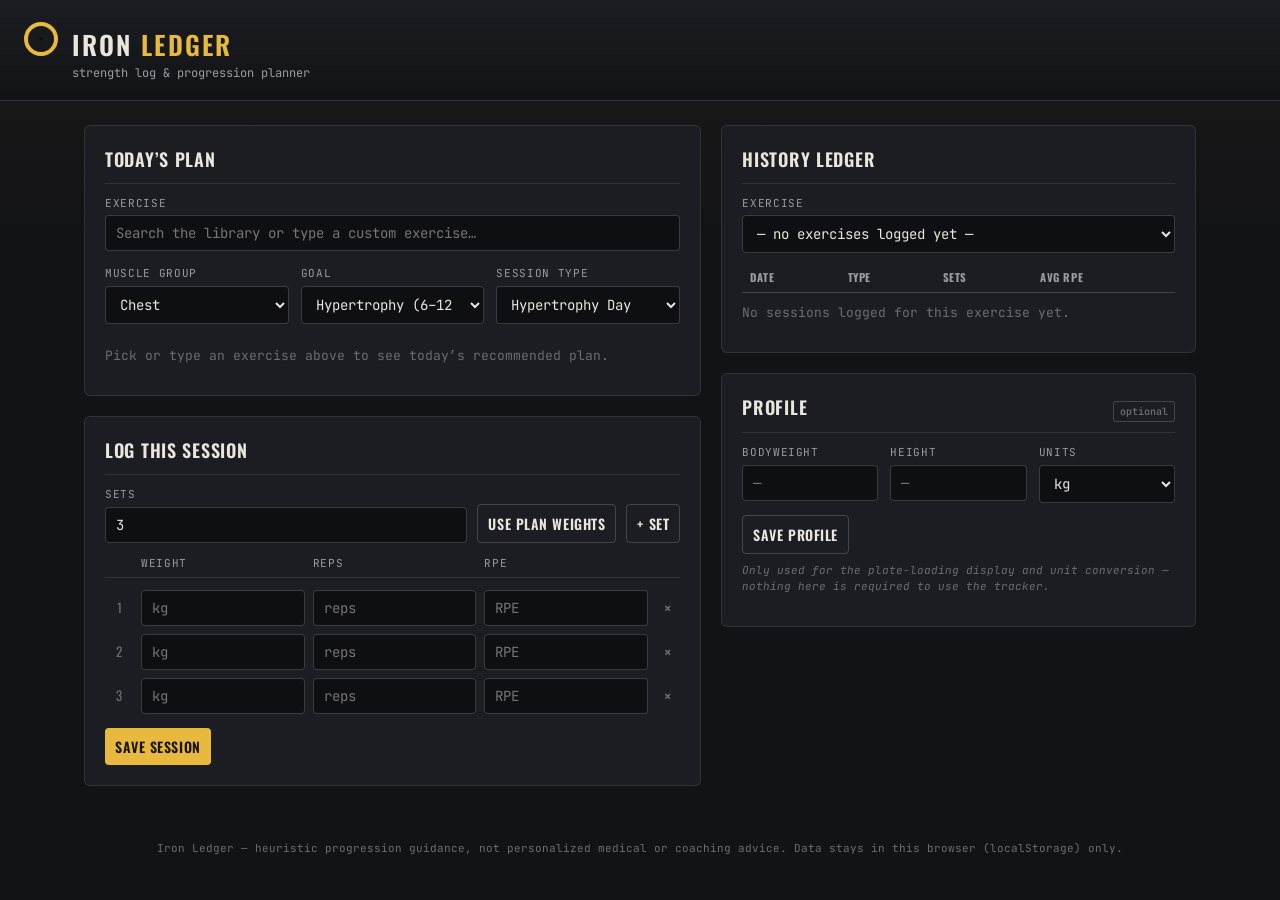
==== index.html @ 8f4bfd7b "Initial commit: Iron Ledger strength training tracker Evidence-informed progression, muscle-group re" ====
<!doctype html>
<html lang="en">
<head>
  <meta charset="UTF-8" />
  <meta name="viewport" content="width=device-width, initial-scale=1.0" />
  <title>Iron Ledger — Strength Training Tracker</title>
  <link rel="stylesheet" href="css/style.css" />
</head>
<body>
  <header class="app-header">
    <div class="plate-mark"></div>
    <div>
      <h1>IRON <span>LEDGER</span></h1>
      <div class="tagline">strength log &amp; progression planner</div>
    </div>
  </header>

  <main>
    <div class="col-main">
      <!-- Exercise picker + Today's Plan -->
      <section class="card" id="planner-card">
        <h2>Today&rsquo;s Plan</h2>

        <div class="exercise-picker">
          <label for="exercise-input">Exercise</label>
          <input id="exercise-input" placeholder="Search the library or type a custom exercise…" autocomplete="off" />
          <div class="suggestions" id="exercise-suggestions"></div>
        </div>

        <div class="field-row">
          <div>
            <label for="muscle-group-select">Muscle Group</label>
            <select id="muscle-group-select"></select>
          </div>
          <div>
            <label for="goal-select">Goal</label>
            <select id="goal-select">
              <option value="strength">Strength (3–6 reps)</option>
              <option value="hypertrophy" selected>Hypertrophy (6–12 reps)</option>
              <option value="endurance">Endurance (12–20 reps)</option>
            </select>
          </div>
          <div>
            <label for="session-type-select">Session Type</label>
            <select id="session-type-select">
              <option value="hypertrophy">Hypertrophy Day</option>
              <option value="strength">Strength Test Day</option>
            </select>
          </div>
        </div>

        <div id="plan-empty" class="empty-state">Pick or type an exercise above to see today&rsquo;s recommended plan.</div>

        <div id="today-plan" class="hidden">
          <div class="rec-block">
            <div class="rec-item">
              <span class="tag" id="session-type-badge"></span>
              <p id="session-reason"></p>
            </div>
            <div class="rec-item">
              <span class="tag" id="readiness-badge"></span>
              <p id="readiness-reason"></p>
            </div>
            <div class="rec-item">
              <span class="tag" id="progression-badge"></span>
              <p id="progression-reason"></p>
            </div>
            <p class="disclaimer">This is a general recovery-time guideline, not a personalized fatigue measurement — real recovery depends on sleep, stress, and training history the app doesn&rsquo;t track.</p>
          </div>

          <div class="plate-preview" id="plate-preview"></div>

          <table class="ledger-table" id="plan-table">
            <thead>
              <tr><th>Set</th><th>Weight</th><th>Reps</th><th>Note</th></tr>
            </thead>
            <tbody id="plan-table-body"></tbody>
          </table>

          <div id="plan-caveat"></div>
        </div>
      </section>

      <!-- Log form -->
      <section class="card" id="log-form-card">
        <h2>Log This Session</h2>
        <div class="log-controls">
          <div>
            <label for="set-count">Sets</label>
            <input type="number" id="set-count" min="1" max="10" value="3" />
          </div>
          <button type="button" class="secondary" id="use-plan-btn">Use Plan Weights</button>
          <button type="button" class="secondary" id="add-set-btn">+ Set</button>
        </div>

        <div class="sets-grid" id="sets-grid-header">
          <div class="set-row" style="border-bottom:1px solid var(--border); padding-bottom:6px;">
            <span></span>
            <label style="margin:0;">Weight</label>
            <label style="margin:0;">Reps</label>
            <label style="margin:0;">RPE</label>
            <span></span>
          </div>
        </div>
        <div class="sets-grid" id="sets-grid"></div>

        <div class="save-row">
          <button type="button" id="save-session-btn">Save Session</button>
          <span class="save-status" id="save-status"></span>
        </div>
      </section>
    </div>

    <div class="col-side">
      <!-- History -->
      <section class="card" id="history-card">
        <h2>History Ledger</h2>
        <div class="history-controls">
          <label for="history-exercise-select">Exercise</label>
          <select id="history-exercise-select"></select>
        </div>
        <table class="ledger-table" id="history-table">
          <thead>
            <tr><th>Date</th><th>Type</th><th>Sets</th><th>Avg RPE</th></tr>
          </thead>
          <tbody id="history-table-body"></tbody>
        </table>
        <div id="history-empty" class="empty-state hidden">No sessions logged for this exercise yet.</div>
      </section>

      <!-- Profile -->
      <section class="card" id="profile-card">
        <h2>Profile <span class="optional-tag">optional</span></h2>
        <div class="field-row">
          <div>
            <label for="profile-bodyweight">Bodyweight</label>
            <input type="number" id="profile-bodyweight" step="0.1" placeholder="—" />
          </div>
          <div>
            <label for="profile-height">Height</label>
            <input type="number" id="profile-height" step="0.1" placeholder="—" />
          </div>
          <div>
            <label for="profile-unit">Units</label>
            <select id="profile-unit">
              <option value="kg">kg</option>
              <option value="lb">lb</option>
            </select>
          </div>
        </div>
        <button type="button" class="secondary" id="save-profile-btn">Save Profile</button>
        <p class="profile-note">Only used for the plate-loading display and unit conversion — nothing here is required to use the tracker.</p>
      </section>
    </div>
  </main>

  <footer>
    Iron Ledger — heuristic progression guidance, not personalized medical or coaching advice. Data stays in this browser (localStorage) only.
  </footer>

  <script type="module" src="js/app.js"></script>
</body>
</html>
---- css/style.css ----
/* ---------------------------------------------------------------------------
   IRON LEDGER — design system
   Industrial gym-logbook aesthetic: dark graphite, chalk-white text, a
   calibrated-plate yellow accent, muted red for "back off" warnings.
   Oswald for display/headers, a monospace face for all numeric data.
--------------------------------------------------------------------------- */

@import url('https://fonts.googleapis.com/css2?family=Oswald:wght@400;500;600;700&family=JetBrains+Mono:wght@400;500;700&display=swap');

:root {
  --bg: #121316;
  --bg-elevated: #1b1d22;
  --bg-inset: #0e0f12;
  --border: rgba(233, 230, 221, 0.10);
  --border-strong: rgba(233, 230, 221, 0.20);
  --text: #e9e6dd;
  --text-dim: #9a9c9f;
  --text-faint: #6b6d70;
  --accent: #e8b93f;
  --accent-dim: #b8901f;
  --accent-text: #1a1400;
  --warn: #c1443c;
  --warn-dim: rgba(193, 68, 60, 0.15);
  --good: #6fae62;
  --good-dim: rgba(111, 174, 98, 0.15);
  --font-display: 'Oswald', 'Arial Narrow', sans-serif;
  --font-mono: 'JetBrains Mono', ui-monospace, 'SF Mono', Menlo, Consolas, monospace;
  --radius: 6px;
}

* { box-sizing: border-box; }

html, body {
  margin: 0;
  padding: 0;
  background: var(--bg);
  color: var(--text);
  font-family: var(--font-mono);
  font-size: 15px;
  line-height: 1.5;
}

body {
  min-height: 100vh;
  background-image:
    linear-gradient(180deg, rgba(232, 185, 63, 0.04), transparent 240px);
}

h1, h2, h3, .display {
  font-family: var(--font-display);
  font-weight: 600;
  text-transform: uppercase;
  letter-spacing: 0.04em;
  margin: 0 0 0.6em;
}

a { color: var(--accent); }

/* ---------------- Header ---------------- */

.app-header {
  border-bottom: 1px solid var(--border);
  padding: 22px 24px 18px;
  display: flex;
  align-items: baseline;
  gap: 14px;
  background: linear-gradient(180deg, var(--bg-elevated), var(--bg));
}

.app-header .plate-mark {
  width: 34px;
  height: 34px;
  border-radius: 50%;
  border: 4px solid var(--accent);
  background: repeating-radial-gradient(circle, var(--bg-inset) 0 2px, transparent 2px 100%);
  flex-shrink: 0;
}

.app-header h1 {
  font-size: 26px;
  margin: 0;
  color: var(--text);
  letter-spacing: 0.08em;
}

.app-header h1 span { color: var(--accent); }

.app-header .tagline {
  font-family: var(--font-mono);
  font-size: 12px;
  color: var(--text-dim);
  text-transform: none;
  letter-spacing: normal;
}

/* ---------------- Layout ---------------- */

main {
  max-width: 1160px;
  margin: 0 auto;
  padding: 24px;
  display: grid;
  grid-template-columns: 1.3fr 1fr;
  gap: 20px;
  align-items: start;
}

.col-main, .col-side { display: flex; flex-direction: column; gap: 20px; }

@media (max-width: 880px) {
  main { grid-template-columns: 1fr; }
}

.card {
  background: var(--bg-elevated);
  border: 1px solid var(--border);
  border-radius: var(--radius);
  padding: 20px;
}

.card h2 {
  font-size: 18px;
  color: var(--text);
  border-bottom: 1px solid var(--border);
  padding-bottom: 10px;
  display: flex;
  align-items: baseline;
  justify-content: space-between;
}

.optional-tag {
  font-family: var(--font-mono);
  font-size: 10px;
  text-transform: none;
  letter-spacing: normal;
  color: var(--text-faint);
  border: 1px solid var(--border-strong);
  border-radius: 3px;
  padding: 2px 6px;
}

/* ---------------- Forms ---------------- */

label {
  display: block;
  font-size: 11px;
  text-transform: uppercase;
  letter-spacing: 0.06em;
  color: var(--text-dim);
  margin-bottom: 4px;
}

input, select, button {
  font-family: var(--font-mono);
  font-size: 14px;
  color: var(--text);
  background: var(--bg-inset);
  border: 1px solid var(--border-strong);
  border-radius: 4px;
  padding: 8px 10px;
  width: 100%;
}

input:focus, select:focus {
  outline: none;
  border-color: var(--accent);
}

button {
  cursor: pointer;
  background: var(--accent);
  color: var(--accent-text);
  font-family: var(--font-display);
  font-weight: 600;
  text-transform: uppercase;
  letter-spacing: 0.04em;
  border: none;
  width: auto;
  transition: filter 0.15s;
}

button:hover { filter: brightness(1.1); }
button:active { filter: brightness(0.95); }

button.secondary {
  background: transparent;
  color: var(--text);
  border: 1px solid var(--border-strong);
}

button.secondary:hover { border-color: var(--accent); color: var(--accent); }

button.danger { background: var(--warn); color: var(--text); }

.field-row { display: flex; gap: 12px; flex-wrap: wrap; margin-bottom: 12px; }
.field-row > div { flex: 1; min-width: 120px; }

.exercise-picker { position: relative; margin-bottom: 14px; }

.suggestions {
  position: absolute;
  top: calc(100% + 2px);
  left: 0;
  right: 0;
  background: var(--bg-inset);
  border: 1px solid var(--border-strong);
  border-radius: 4px;
  max-height: 260px;
  overflow-y: auto;
  z-index: 20;
  display: none;
}

.suggestions.open { display: block; }

.suggestion-item {
  padding: 8px 10px;
  cursor: pointer;
  display: flex;
  justify-content: space-between;
  font-size: 13px;
}

.suggestion-item:hover, .suggestion-item.active { background: rgba(232, 185, 63, 0.12); }

.suggestion-item .mg-tag {
  color: var(--text-faint);
  font-size: 11px;
  text-transform: uppercase;
}

/* ---------------- Badges / tags ---------------- */

.tag {
  display: inline-block;
  font-family: var(--font-display);
  font-size: 12px;
  font-weight: 600;
  text-transform: uppercase;
  letter-spacing: 0.05em;
  padding: 4px 10px;
  border-radius: 3px;
  margin-bottom: 6px;
}

.tag-hypertrophy { background: rgba(232, 185, 63, 0.15); color: var(--accent); border: 1px solid var(--accent-dim); }
.tag-strength { background: var(--warn-dim); color: #e08a83; border: 1px solid var(--warn); }
.tag-new { background: rgba(255,255,255,0.06); color: var(--text-dim); border: 1px solid var(--border-strong); }
.tag-recovering { background: var(--warn-dim); color: #e08a83; border: 1px solid var(--warn); }
.tag-optimal { background: var(--good-dim); color: #9bd18d; border: 1px solid var(--good); }
.tag-ready { background: var(--good-dim); color: #9bd18d; border: 1px solid var(--good); }
.tag-layoff { background: rgba(255,255,255,0.06); color: var(--text-dim); border: 1px solid var(--border-strong); }
.tag-increase { background: var(--good-dim); color: #9bd18d; border: 1px solid var(--good); }
.tag-decrease { background: var(--warn-dim); color: #e08a83; border: 1px solid var(--warn); }
.tag-hold, .tag-hold-override { background: rgba(255,255,255,0.06); color: var(--text-dim); border: 1px solid var(--border-strong); }
.tag-seed { background: rgba(255,255,255,0.06); color: var(--text-dim); border: 1px solid var(--border-strong); }

.rec-block { margin-bottom: 16px; }
.rec-item { padding: 10px 0; border-bottom: 1px dashed var(--border); }
.rec-item:last-of-type { border-bottom: none; }
.rec-item p { margin: 4px 0 0; color: var(--text-dim); font-size: 13px; line-height: 1.5; }

.disclaimer {
  font-size: 11px;
  color: var(--text-faint);
  border-top: 1px solid var(--border);
  padding-top: 10px;
  margin-top: 10px;
  font-style: italic;
}

.caveat {
  font-size: 12px;
  color: var(--accent);
  background: rgba(232, 185, 63, 0.08);
  border-left: 2px solid var(--accent);
  padding: 8px 10px;
  margin-top: 10px;
}

/* ---------------- Tables ---------------- */

table.ledger-table {
  width: 100%;
  border-collapse: collapse;
  font-family: var(--font-mono);
  font-size: 13px;
  margin-top: 10px;
}

.ledger-table th {
  text-align: left;
  font-family: var(--font-display);
  font-size: 11px;
  text-transform: uppercase;
  letter-spacing: 0.05em;
  color: var(--text-dim);
  border-bottom: 1px solid var(--border-strong);
  padding: 6px 8px;
}

.ledger-table td {
  padding: 7px 8px;
  border-bottom: 1px solid var(--border);
  color: var(--text);
}

.ledger-table tr.set-amrap td { color: var(--accent); }
.ledger-table tr.set-backoff td { color: #e08a83; }
.ledger-table .set-note { font-size: 11px; color: var(--text-dim); font-family: var(--font-mono); }

/* ---------------- Sets grid (log form) ---------------- */

.sets-grid { display: flex; flex-direction: column; gap: 8px; margin: 12px 0; }

.set-row {
  display: grid;
  grid-template-columns: 28px 1fr 1fr 1fr 24px;
  gap: 8px;
  align-items: center;
}

.set-row .set-index {
  font-family: var(--font-display);
  color: var(--text-faint);
  font-size: 13px;
  text-align: center;
}

.set-row button.remove-set {
  background: transparent;
  color: var(--text-faint);
  border: none;
  padding: 0;
  font-size: 16px;
  line-height: 1;
}

.set-row button.remove-set:hover { color: var(--warn); }

.log-controls { display: flex; gap: 10px; align-items: flex-end; margin-bottom: 10px; flex-wrap: wrap; }
.log-controls > div { flex: 1; min-width: 90px; }
.log-controls button { flex-shrink: 0; white-space: nowrap; }

.save-row { margin-top: 14px; display: flex; gap: 10px; }

/* ---------------- Plate stack ---------------- */

.plate-preview { margin: 16px 0; }

.plate-stack {
  display: flex;
  align-items: center;
  height: 90px;
  gap: 3px;
  padding-left: 4px;
}

.bar-sleeve {
  width: 26px;
  height: 14px;
  background: linear-gradient(180deg, #555, #2a2a2a);
  border-radius: 2px;
  flex-shrink: 0;
}

.plate {
  width: 16px;
  background: linear-gradient(180deg, #3a3d43, #202226);
  border: 1px solid var(--border-strong);
  border-radius: 2px;
  display: flex;
  align-items: flex-end;
  justify-content: center;
  flex-shrink: 0;
}

.plate:first-of-type {
  border-color: var(--accent);
  box-shadow: 0 0 0 1px var(--accent-dim) inset;
}

.plate span {
  font-size: 8px;
  color: var(--text-dim);
  writing-mode: vertical-rl;
  margin-bottom: 3px;
}

.plate-stack-note, .plate-stack-empty {
  font-size: 12px;
  color: var(--text-dim);
  margin-top: 8px;
}

.plate-stack-note .dim { color: var(--text-faint); }

/* ---------------- History ---------------- */

.history-controls { margin-bottom: 10px; }
.avg-rpe-high { color: var(--warn); }

/* ---------------- Profile ---------------- */

.profile-note {
  font-size: 11px;
  color: var(--text-faint);
  margin-top: 8px;
  font-style: italic;
}

.save-status {
  font-size: 11px;
  color: var(--good);
  height: 14px;
  margin-top: 6px;
}

/* ---------------- Misc ---------------- */

.hidden { display: none !important; }
.empty-state { color: var(--text-faint); font-size: 13px; padding: 10px 0; }

footer {
  text-align: center;
  padding: 30px 20px;
  color: var(--text-faint);
  font-size: 11px;
}
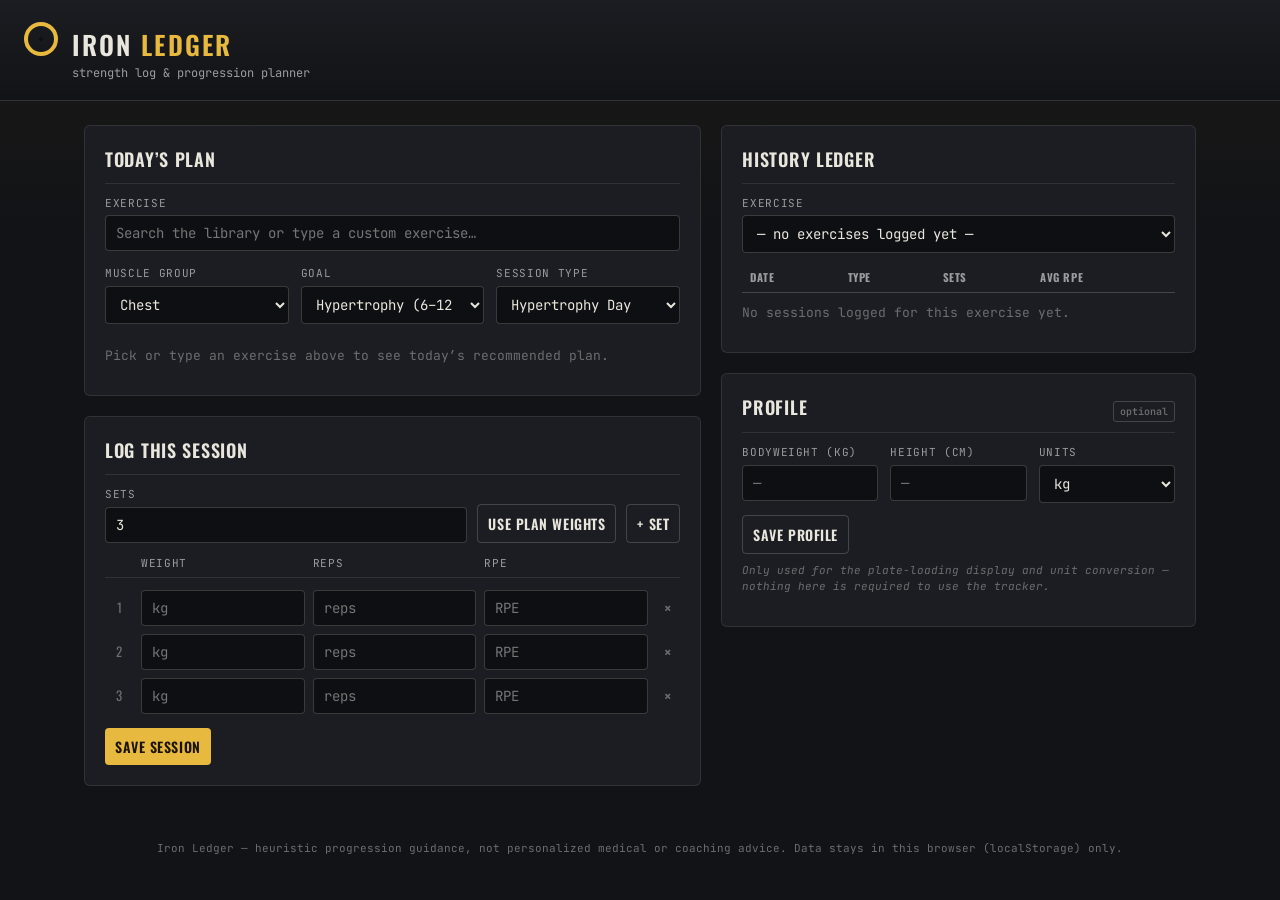
==== commit ab9c50ee: "Fix unit and cross-session-type logic bugs - Height had no unit at all and was never actually used a" ====
--- a/index.html
+++ b/index.html
@@ -133,11 +133,11 @@
         <h2>Profile <span class="optional-tag">optional</span></h2>
         <div class="field-row">
           <div>
-            <label for="profile-bodyweight">Bodyweight</label>
+            <label for="profile-bodyweight">Bodyweight (<span id="bodyweight-unit-label">kg</span>)</label>
             <input type="number" id="profile-bodyweight" step="0.1" placeholder="—" />
           </div>
           <div>
-            <label for="profile-height">Height</label>
+            <label for="profile-height">Height (<span id="height-unit-label">cm</span>)</label>
             <input type="number" id="profile-height" step="0.1" placeholder="—" />
           </div>
           <div>
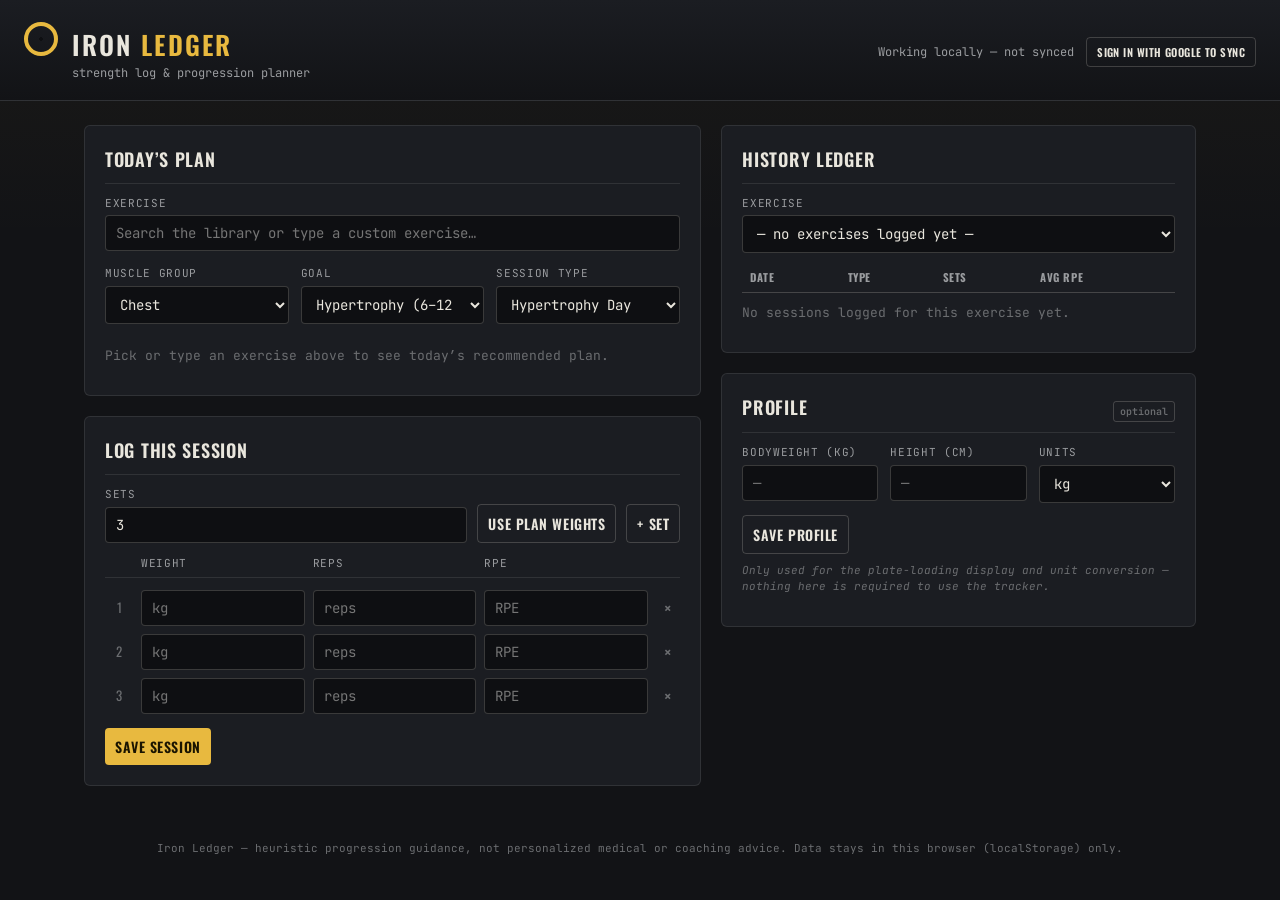
==== commit 15657fc4: "Add opt-in cloud sync via Supabase (Google sign-in) Cross-device sync, entirely opt-in — the default" ====
--- a/index.html
+++ b/index.html
@@ -13,7 +13,19 @@
       <h1>IRON <span>LEDGER</span></h1>
       <div class="tagline">strength log &amp; progression planner</div>
     </div>
+    <div class="auth-bar" id="auth-bar">
+      <span class="auth-status" id="auth-status-text">Working locally — not synced</span>
+      <button type="button" class="secondary" id="auth-action-btn">Sign in with Google to sync</button>
+    </div>
   </header>
+
+  <div class="migrate-banner hidden" id="migrate-banner">
+    <p><span id="migrate-count">0</span> session(s) logged on this device. Import them into your account?</p>
+    <div class="migrate-actions">
+      <button type="button" id="migrate-yes-btn">Import to my account</button>
+      <button type="button" class="secondary" id="migrate-no-btn">Skip</button>
+    </div>
+  </div>
 
   <main>
     <div class="col-main">
@@ -119,6 +131,19 @@
           <label for="history-exercise-select">Exercise</label>
           <select id="history-exercise-select"></select>
         </div>
+
+        <div id="chart-section" class="chart-section hidden">
+          <div class="chart-block">
+            <h3 class="chart-title">Working Weight Trend</h3>
+            <div class="chart-container" id="weight-trend-chart"></div>
+          </div>
+          <div class="chart-block">
+            <h3 class="chart-title">Volume Load</h3>
+            <div class="chart-container" id="volume-chart"></div>
+          </div>
+        </div>
+        <div id="chart-empty" class="empty-state hidden">Log at least 2 sessions for this exercise to see a trend chart.</div>
+
         <table class="ledger-table" id="history-table">
           <thead>
             <tr><th>Date</th><th>Type</th><th>Sets</th><th>Avg RPE</th></tr>
--- a/css/style.css
+++ b/css/style.css
@@ -64,8 +64,45 @@
   display: flex;
   align-items: baseline;
   gap: 14px;
+  flex-wrap: wrap;
   background: linear-gradient(180deg, var(--bg-elevated), var(--bg));
 }
+
+.auth-bar {
+  margin-left: auto;
+  display: flex;
+  align-items: center;
+  gap: 12px;
+  font-family: var(--font-mono);
+}
+
+.auth-status {
+  font-size: 12px;
+  color: var(--text-dim);
+}
+
+.auth-status.synced { color: var(--good); }
+.auth-status.sync-error { color: var(--warn); }
+
+.auth-bar button {
+  font-size: 11px;
+  padding: 6px 10px;
+}
+
+.migrate-banner {
+  background: var(--bg-elevated);
+  border-bottom: 1px solid var(--accent-dim);
+  padding: 10px 24px;
+  display: flex;
+  align-items: center;
+  gap: 16px;
+  flex-wrap: wrap;
+  font-size: 13px;
+}
+
+.migrate-banner p { margin: 0; color: var(--text); }
+.migrate-actions { display: flex; gap: 8px; }
+.migrate-actions button { font-size: 12px; padding: 6px 10px; width: auto; }
 
 .app-header .plate-mark {
   width: 34px;
@@ -395,6 +432,64 @@
 
 .plate-stack-note .dim { color: var(--text-faint); }
 
+/* ---------------- Charts ---------------- */
+
+.chart-section { display: flex; flex-direction: column; gap: 18px; margin: 14px 0; }
+
+.chart-title {
+  font-family: var(--font-display);
+  font-size: 12px;
+  text-transform: uppercase;
+  letter-spacing: 0.05em;
+  color: var(--text-dim);
+  margin: 0 0 6px;
+}
+
+.chart-container { position: relative; width: 100%; }
+
+.chart-svg { width: 100%; height: auto; display: block; overflow: visible; }
+
+.chart-axis-label {
+  font-family: var(--font-mono);
+  font-size: 9px;
+  fill: var(--text-faint);
+}
+
+.chart-crosshair.hidden { display: none; }
+
+.chart-hit { cursor: crosshair; }
+
+.chart-bar { cursor: pointer; transition: filter 0.1s; }
+.chart-bar-active { filter: brightness(1.25); }
+
+.chart-tooltip {
+  display: none;
+  position: absolute;
+  pointer-events: none;
+  background: var(--bg-inset);
+  border: 1px solid var(--border-strong);
+  border-radius: 4px;
+  padding: 6px 9px;
+  z-index: 10;
+  white-space: nowrap;
+}
+
+.chart-tooltip-value {
+  font-family: var(--font-mono);
+  font-weight: 700;
+  font-size: 13px;
+  color: var(--text);
+}
+
+.chart-tooltip-label {
+  font-family: var(--font-mono);
+  font-size: 10px;
+  color: var(--text-dim);
+  margin-top: 1px;
+}
+
+.chart-empty { color: var(--text-faint); font-size: 12px; padding: 20px 0; text-align: center; }
+
 /* ---------------- History ---------------- */
 
 .history-controls { margin-bottom: 10px; }
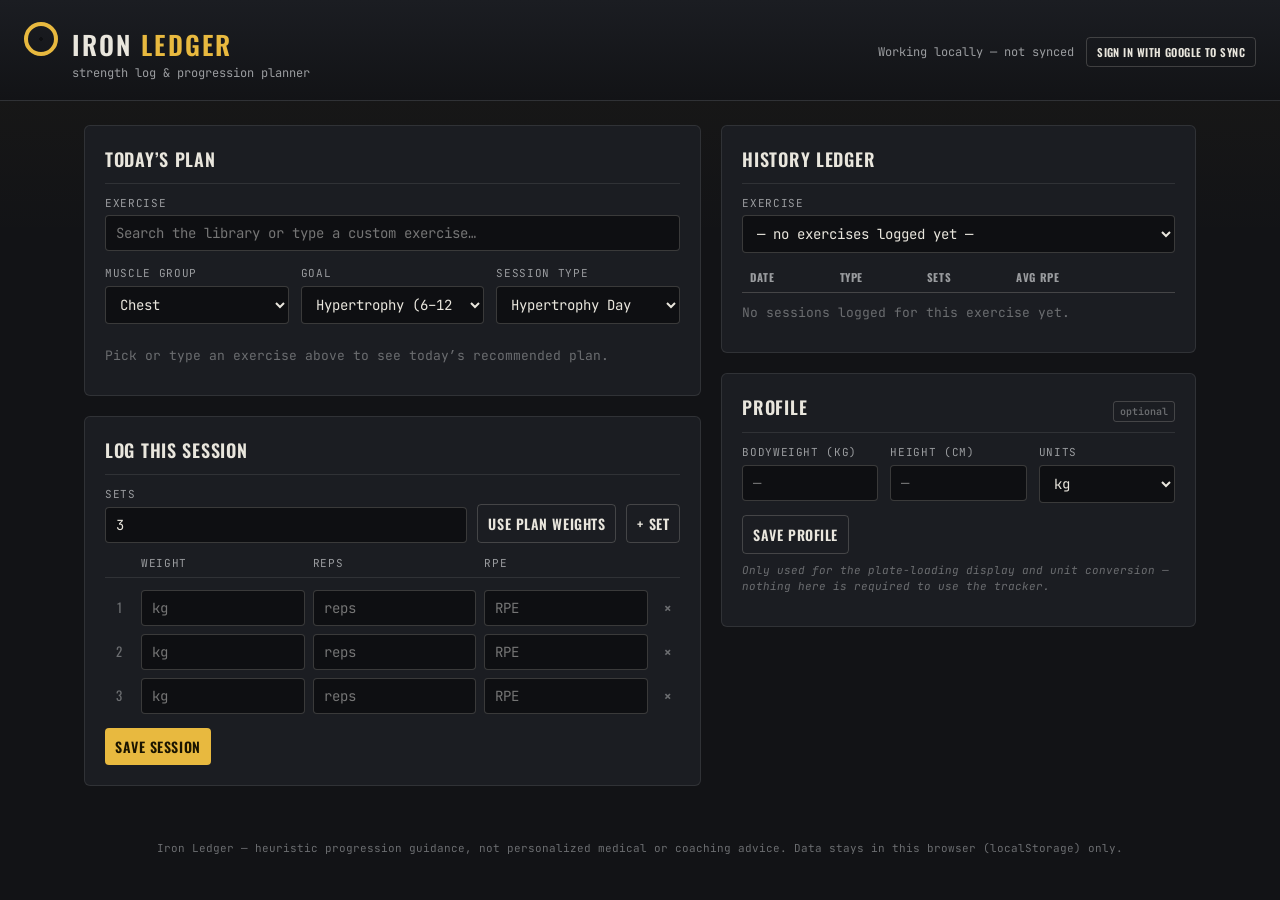
==== commit 579cb92e: "Add session edit/delete, offline-resilient sync, and README screenshots - History rows now have Edit" ====
--- a/index.html
+++ b/index.html
@@ -95,7 +95,8 @@
 
       <!-- Log form -->
       <section class="card" id="log-form-card">
-        <h2>Log This Session</h2>
+        <h2 id="log-form-title">Log This Session</h2>
+        <div id="editing-banner" class="editing-banner hidden">Editing a past session — the original date is kept.</div>
         <div class="log-controls">
           <div>
             <label for="set-count">Sets</label>
@@ -118,6 +119,7 @@
 
         <div class="save-row">
           <button type="button" id="save-session-btn">Save Session</button>
+          <button type="button" class="secondary hidden" id="cancel-edit-btn">Cancel Edit</button>
           <span class="save-status" id="save-status"></span>
         </div>
       </section>
@@ -146,7 +148,7 @@
 
         <table class="ledger-table" id="history-table">
           <thead>
-            <tr><th>Date</th><th>Type</th><th>Sets</th><th>Avg RPE</th></tr>
+            <tr><th>Date</th><th>Type</th><th>Sets</th><th>Avg RPE</th><th></th></tr>
           </thead>
           <tbody id="history-table-body"></tbody>
         </table>
--- a/css/style.css
+++ b/css/style.css
@@ -83,6 +83,7 @@
 
 .auth-status.synced { color: var(--good); }
 .auth-status.sync-error { color: var(--warn); }
+.auth-status.pending { color: var(--accent); }
 
 .auth-bar button {
   font-size: 11px;
@@ -379,7 +380,16 @@
 .log-controls > div { flex: 1; min-width: 90px; }
 .log-controls button { flex-shrink: 0; white-space: nowrap; }
 
-.save-row { margin-top: 14px; display: flex; gap: 10px; }
+.save-row { margin-top: 14px; display: flex; gap: 10px; align-items: center; }
+
+.editing-banner {
+  background: rgba(232, 185, 63, 0.08);
+  border-left: 2px solid var(--accent);
+  color: var(--accent);
+  font-size: 12px;
+  padding: 8px 10px;
+  margin-bottom: 12px;
+}
 
 /* ---------------- Plate stack ---------------- */
 
@@ -495,6 +505,21 @@
 .history-controls { margin-bottom: 10px; }
 .avg-rpe-high { color: var(--warn); }
 
+.row-actions { display: flex; gap: 6px; white-space: nowrap; }
+
+.row-actions button {
+  background: transparent;
+  border: 1px solid var(--border-strong);
+  color: var(--text-dim);
+  font-family: var(--font-mono);
+  font-size: 11px;
+  padding: 3px 7px;
+  width: auto;
+}
+
+.row-actions button:hover { color: var(--text); border-color: var(--accent); }
+.row-actions button.delete-row:hover { color: var(--warn); border-color: var(--warn); }
+
 /* ---------------- Profile ---------------- */
 
 .profile-note {
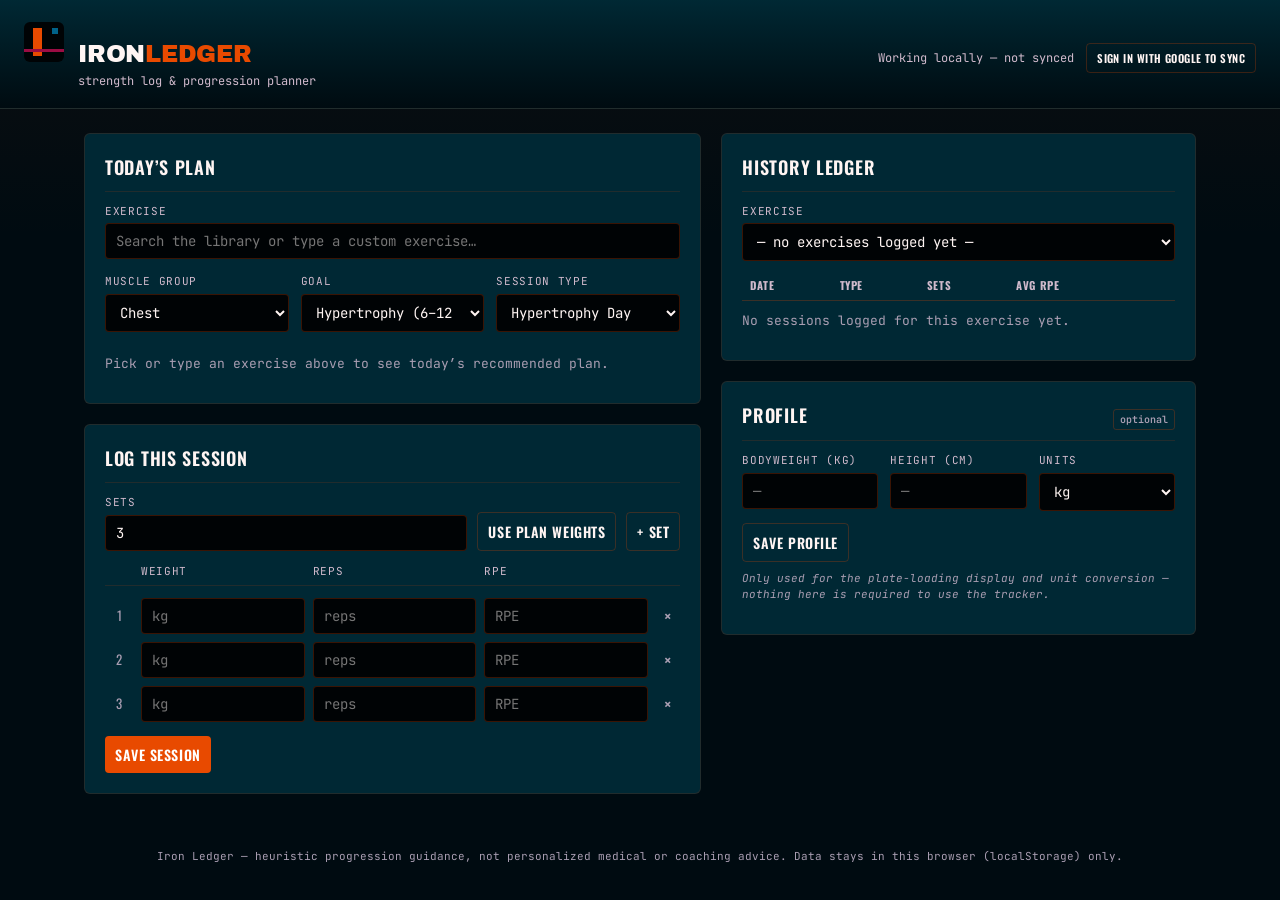
==== commit 83a5a9a1: "Re-theme to the "MoMA redesign" — teal/orange/maroon palette Implements the Claude Design mockup (Ir" ====
--- a/index.html
+++ b/index.html
@@ -8,9 +8,9 @@
 </head>
 <body>
   <header class="app-header">
-    <div class="plate-mark"></div>
+    <div class="brand-mark"><div class="bar"></div><div class="line"></div><div class="dot"></div></div>
     <div>
-      <h1>IRON <span>LEDGER</span></h1>
+      <h1>IRON<span>LEDGER</span></h1>
       <div class="tagline">strength log &amp; progression planner</div>
     </div>
     <div class="auth-bar" id="auth-bar">
--- a/css/style.css
+++ b/css/style.css
@@ -1,29 +1,32 @@
 /* ---------------------------------------------------------------------------
-   IRON LEDGER — design system
-   Industrial gym-logbook aesthetic: dark graphite, chalk-white text, a
-   calibrated-plate yellow accent, muted red for "back off" warnings.
-   Oswald for display/headers, a monospace face for all numeric data.
+   IRON LEDGER — design system ("MoMA" redesign)
+   Deep teal ground, burnt-orange primary accent, maroon for warnings — a
+   museum-poster triad in place of the original graphite/yellow logbook look.
+   Archivo Black for the wordmark, Oswald for section headers, a monospace
+   face for all numeric data.
 --------------------------------------------------------------------------- */
 
-@import url('https://fonts.googleapis.com/css2?family=Oswald:wght@400;500;600;700&family=JetBrains+Mono:wght@400;500;700&display=swap');
+@import url('https://fonts.googleapis.com/css2?family=Archivo+Black&family=Oswald:wght@400;500;600;700&family=JetBrains+Mono:wght@400;500;700&display=swap');
 
 :root {
-  --bg: #121316;
-  --bg-elevated: #1b1d22;
-  --bg-inset: #0e0f12;
-  --border: rgba(233, 230, 221, 0.10);
-  --border-strong: rgba(233, 230, 221, 0.20);
-  --text: #e9e6dd;
-  --text-dim: #9a9c9f;
-  --text-faint: #6b6d70;
-  --accent: #e8b93f;
-  --accent-dim: #b8901f;
-  --accent-text: #1a1400;
-  --warn: #c1443c;
-  --warn-dim: rgba(193, 68, 60, 0.15);
-  --good: #6fae62;
-  --good-dim: rgba(111, 174, 98, 0.15);
+  --bg: color-mix(in oklch, #004759 38%, black);
+  --bg-elevated: color-mix(in oklch, #004759 70%, black);
+  --bg-inset: color-mix(in oklch, #004759 25%, black);
+  --border: rgba(232, 74, 0, 0.14);
+  --border-strong: rgba(232, 74, 0, 0.25);
+  --text: color-mix(in oklch, #E84A00 6%, white);
+  --text-dim: color-mix(in oklch, #006289 35%, white);
+  --text-faint: color-mix(in oklch, #004759 45%, white);
+  --accent: #E84A00;
+  --accent-dim: #BB1D2C;
+  --accent-text: #ffffff;
+  --warn: #9B0C43;
+  --warn-dim: rgba(155, 12, 67, 0.15);
+  --warn-text: color-mix(in oklch, #9B0C43 40%, white);
+  --good: #006289;
+  --good-dim: rgba(0, 98, 137, 0.18);
   --font-display: 'Oswald', 'Arial Narrow', sans-serif;
+  --font-wordmark: 'Archivo Black', sans-serif;
   --font-mono: 'JetBrains Mono', ui-monospace, 'SF Mono', Menlo, Consolas, monospace;
   --radius: 6px;
 }
@@ -43,7 +46,7 @@
 body {
   min-height: 100vh;
   background-image:
-    linear-gradient(180deg, rgba(232, 185, 63, 0.04), transparent 240px);
+    linear-gradient(180deg, rgba(232, 74, 0, 0.05), transparent 240px);
 }
 
 h1, h2, h3, .display {
@@ -105,20 +108,27 @@
 .migrate-actions { display: flex; gap: 8px; }
 .migrate-actions button { font-size: 12px; padding: 6px 10px; width: auto; }
 
-.app-header .plate-mark {
-  width: 34px;
-  height: 34px;
-  border-radius: 50%;
-  border: 4px solid var(--accent);
-  background: repeating-radial-gradient(circle, var(--bg-inset) 0 2px, transparent 2px 100%);
+.brand-mark {
+  position: relative;
+  width: 40px;
+  height: 40px;
+  border-radius: 6px;
+  background: var(--bg-inset);
   flex-shrink: 0;
-}
+  overflow: hidden;
+}
+
+.brand-mark .bar { position: absolute; left: 9px; top: 6px; width: 9px; height: 28px; background: var(--accent); }
+.brand-mark .line { position: absolute; left: 0; right: 0; top: 27px; height: 3px; background: var(--warn); }
+.brand-mark .dot { position: absolute; right: 6px; top: 6px; width: 6px; height: 6px; background: var(--good); }
 
 .app-header h1 {
-  font-size: 26px;
+  font-family: var(--font-wordmark);
+  font-weight: 400;
+  font-size: 24px;
   margin: 0;
   color: var(--text);
-  letter-spacing: 0.08em;
+  letter-spacing: -0.01em;
 }
 
 .app-header h1 span { color: var(--accent); }
@@ -259,7 +269,7 @@
   font-size: 13px;
 }
 
-.suggestion-item:hover, .suggestion-item.active { background: rgba(232, 185, 63, 0.12); }
+.suggestion-item:hover, .suggestion-item.active { background: rgba(232, 74, 0, 0.12); }
 
 .suggestion-item .mg-tag {
   color: var(--text-faint);
@@ -281,15 +291,15 @@
   margin-bottom: 6px;
 }
 
-.tag-hypertrophy { background: rgba(232, 185, 63, 0.15); color: var(--accent); border: 1px solid var(--accent-dim); }
-.tag-strength { background: var(--warn-dim); color: #e08a83; border: 1px solid var(--warn); }
+.tag-hypertrophy { background: rgba(232, 74, 0, 0.15); color: var(--accent); border: 1px solid var(--accent-dim); }
+.tag-strength { background: var(--warn-dim); color: var(--warn-text); border: 1px solid var(--warn); }
 .tag-new { background: rgba(255,255,255,0.06); color: var(--text-dim); border: 1px solid var(--border-strong); }
-.tag-recovering { background: var(--warn-dim); color: #e08a83; border: 1px solid var(--warn); }
-.tag-optimal { background: var(--good-dim); color: #9bd18d; border: 1px solid var(--good); }
-.tag-ready { background: var(--good-dim); color: #9bd18d; border: 1px solid var(--good); }
+.tag-recovering { background: var(--warn-dim); color: var(--warn-text); border: 1px solid var(--warn); }
+.tag-optimal { background: var(--good-dim); color: var(--text-dim); border: 1px solid var(--good); }
+.tag-ready { background: var(--good-dim); color: var(--text-dim); border: 1px solid var(--good); }
 .tag-layoff { background: rgba(255,255,255,0.06); color: var(--text-dim); border: 1px solid var(--border-strong); }
-.tag-increase { background: var(--good-dim); color: #9bd18d; border: 1px solid var(--good); }
-.tag-decrease { background: var(--warn-dim); color: #e08a83; border: 1px solid var(--warn); }
+.tag-increase { background: var(--good-dim); color: var(--text-dim); border: 1px solid var(--good); }
+.tag-decrease { background: var(--warn-dim); color: var(--warn-text); border: 1px solid var(--warn); }
 .tag-hold, .tag-hold-override { background: rgba(255,255,255,0.06); color: var(--text-dim); border: 1px solid var(--border-strong); }
 .tag-seed { background: rgba(255,255,255,0.06); color: var(--text-dim); border: 1px solid var(--border-strong); }
 
@@ -310,7 +320,7 @@
 .caveat {
   font-size: 12px;
   color: var(--accent);
-  background: rgba(232, 185, 63, 0.08);
+  background: rgba(232, 74, 0, 0.08);
   border-left: 2px solid var(--accent);
   padding: 8px 10px;
   margin-top: 10px;
@@ -344,7 +354,7 @@
 }
 
 .ledger-table tr.set-amrap td { color: var(--accent); }
-.ledger-table tr.set-backoff td { color: #e08a83; }
+.ledger-table tr.set-backoff td { color: var(--warn); }
 .ledger-table .set-note { font-size: 11px; color: var(--text-dim); font-family: var(--font-mono); }
 
 /* ---------------- Sets grid (log form) ---------------- */
@@ -383,7 +393,7 @@
 .save-row { margin-top: 14px; display: flex; gap: 10px; align-items: center; }
 
 .editing-banner {
-  background: rgba(232, 185, 63, 0.08);
+  background: rgba(232, 74, 0, 0.08);
   border-left: 2px solid var(--accent);
   color: var(--accent);
   font-size: 12px;
@@ -406,14 +416,14 @@
 .bar-sleeve {
   width: 26px;
   height: 14px;
-  background: linear-gradient(180deg, #555, #2a2a2a);
+  background: linear-gradient(180deg, color-mix(in oklch, #006289 55%, white), color-mix(in oklch, #004759 25%, black));
   border-radius: 2px;
   flex-shrink: 0;
 }
 
 .plate {
   width: 16px;
-  background: linear-gradient(180deg, #3a3d43, #202226);
+  background: linear-gradient(180deg, color-mix(in oklch, #006289 35%, black), color-mix(in oklch, #004759 20%, black));
   border: 1px solid var(--border-strong);
   border-radius: 2px;
   display: flex;
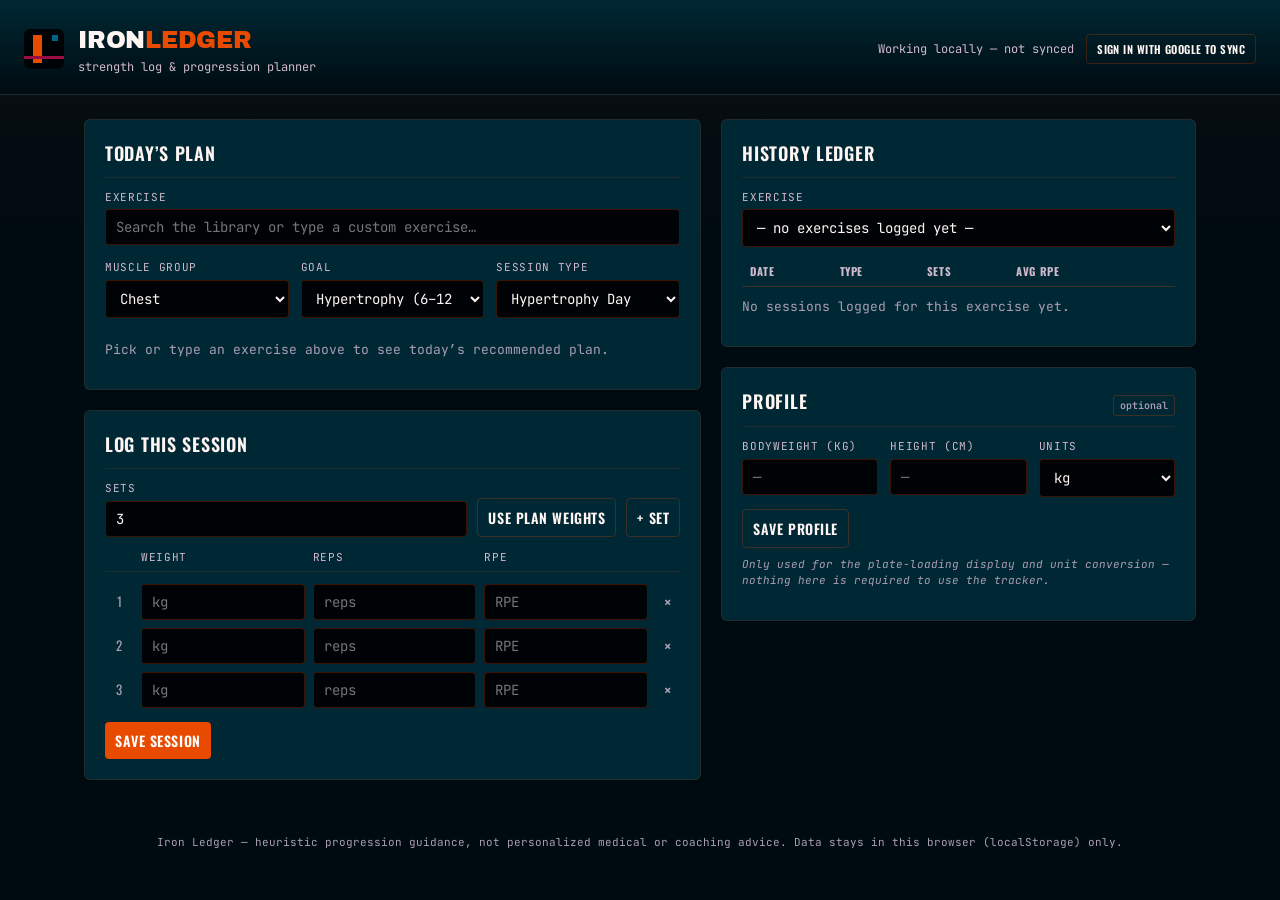
==== commit e5a9d118: "Add a favicon so browsers stop requesting a missing /favicon.ico Every page load logged a 404 for /f" ====
--- a/index.html
+++ b/index.html
@@ -4,6 +4,7 @@
   <meta charset="UTF-8" />
   <meta name="viewport" content="width=device-width, initial-scale=1.0" />
   <title>Iron Ledger — Strength Training Tracker</title>
+  <link rel="icon" href="favicon.svg" type="image/svg+xml" />
   <link rel="stylesheet" href="css/style.css" />
 </head>
 <body>
--- a/css/style.css
+++ b/css/style.css
@@ -65,7 +65,7 @@
   border-bottom: 1px solid var(--border);
   padding: 22px 24px 18px;
   display: flex;
-  align-items: baseline;
+  align-items: center;
   gap: 14px;
   flex-wrap: wrap;
   background: linear-gradient(180deg, var(--bg-elevated), var(--bg));
